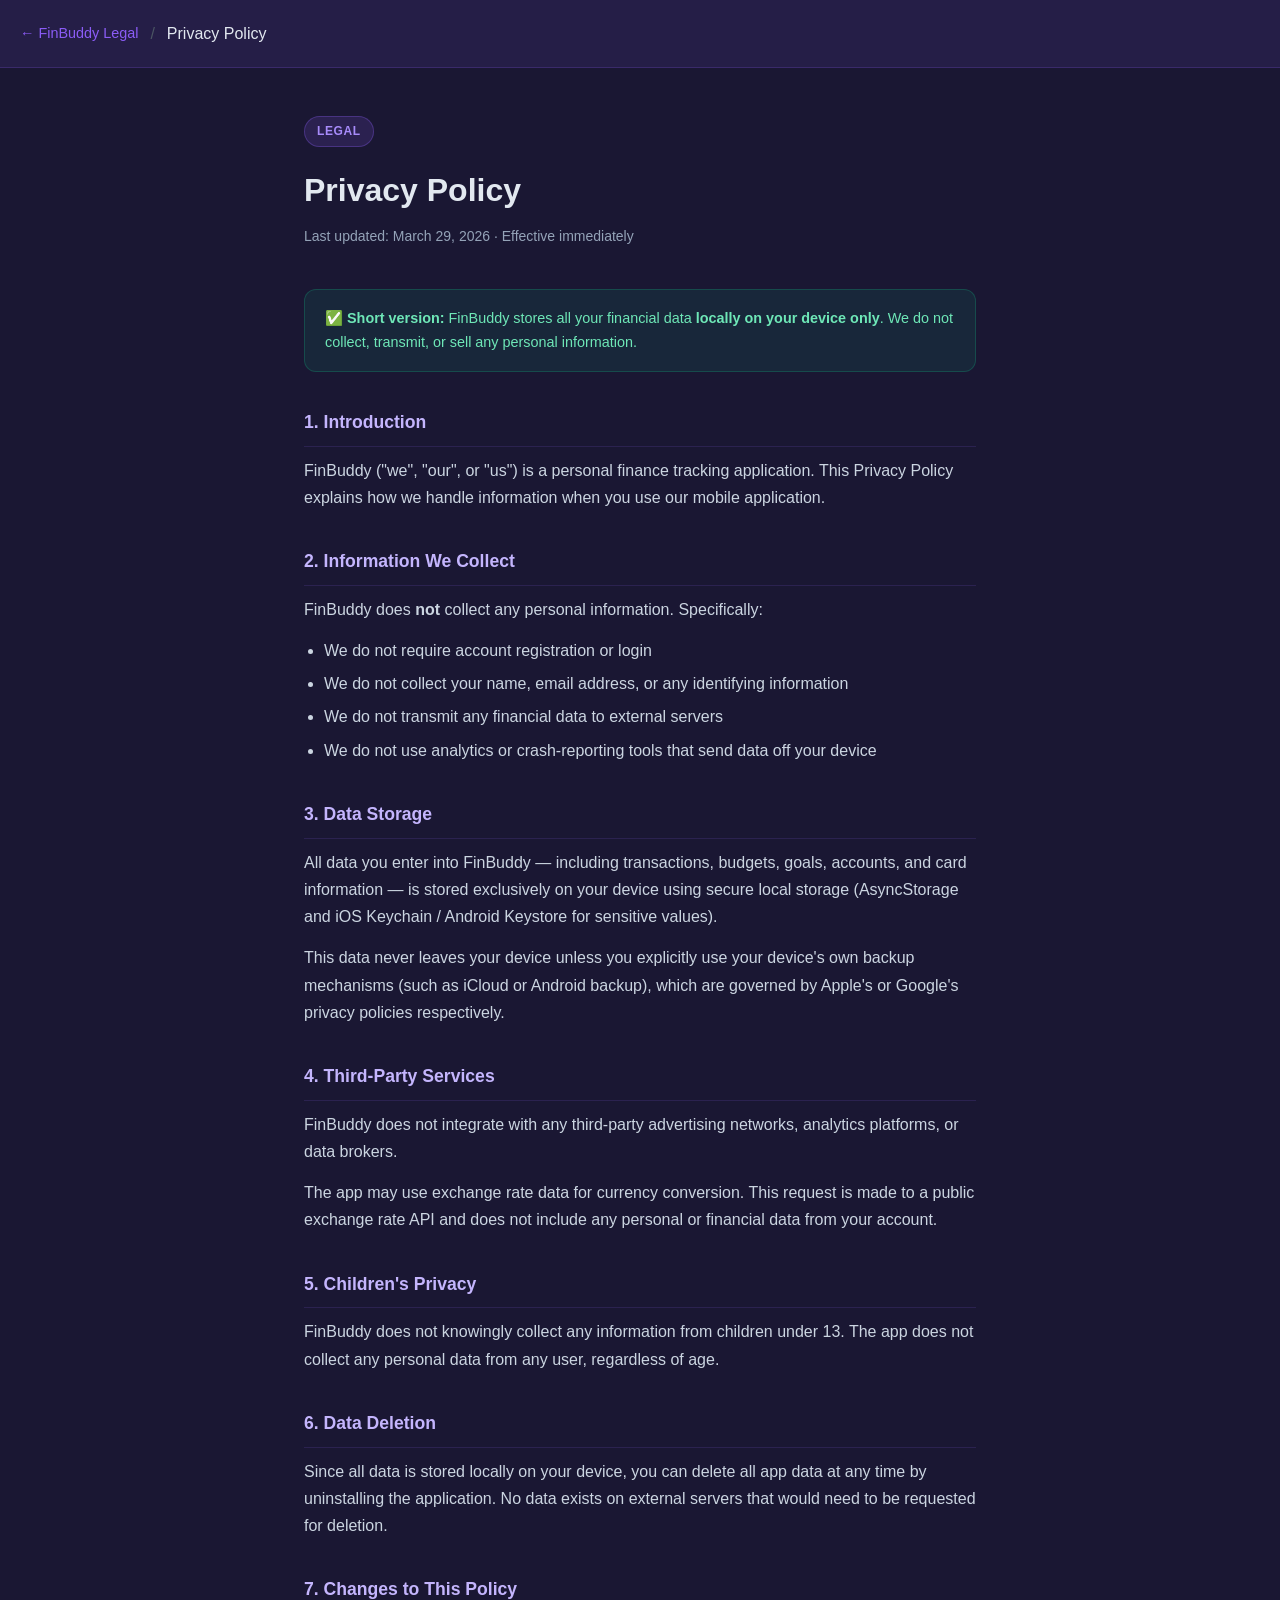
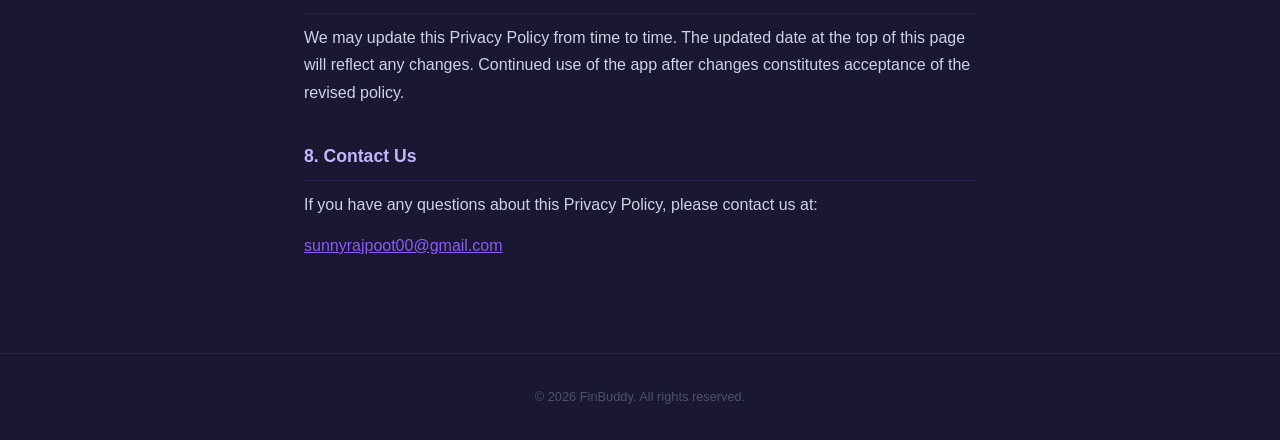
==== privacy-policy/index.html @ d1788702 "Initial legal pages: privacy policy, terms & conditions, support" ====
<!DOCTYPE html>
<html lang="en">
<head>
  <meta charset="UTF-8" />
  <meta name="viewport" content="width=device-width, initial-scale=1.0" />
  <title>Privacy Policy – FinBuddy</title>
  <style>
    *, *::before, *::after { box-sizing: border-box; margin: 0; padding: 0; }
    body {
      font-family: -apple-system, BlinkMacSystemFont, "Segoe UI", Roboto, sans-serif;
      background: #1A1733;
      color: #E2E8F0;
      line-height: 1.7;
    }
    header {
      background: rgba(139,92,246,0.1);
      border-bottom: 1px solid rgba(139,92,246,0.2);
      padding: 20px;
      display: flex; align-items: center; gap: 12px;
    }
    header a { color: #8B5CF6; text-decoration: none; font-size: 0.9rem; }
    header a:hover { text-decoration: underline; }
    header span { color: #4B5563; }
    .container { max-width: 720px; margin: 0 auto; padding: 48px 24px 80px; }
    .badge {
      display: inline-block;
      background: rgba(139,92,246,0.15);
      border: 1px solid rgba(139,92,246,0.3);
      color: #A78BFA;
      font-size: 0.75rem; font-weight: 600; letter-spacing: 0.05em;
      text-transform: uppercase;
      padding: 4px 12px; border-radius: 20px; margin-bottom: 16px;
    }
    h1 { font-size: 2rem; font-weight: 700; margin-bottom: 8px; }
    .meta { color: #94A3B8; font-size: 0.875rem; margin-bottom: 40px; }
    .highlight {
      background: rgba(16,185,129,0.1);
      border: 1px solid rgba(16,185,129,0.25);
      border-radius: 12px;
      padding: 16px 20px;
      margin-bottom: 36px;
      color: #6EE7B7;
      font-size: 0.9rem;
    }
    h2 {
      font-size: 1.1rem; font-weight: 700;
      color: #C4B5FD;
      margin: 36px 0 10px;
      padding-bottom: 8px;
      border-bottom: 1px solid rgba(139,92,246,0.15);
    }
    p { color: #CBD5E1; margin-bottom: 14px; }
    ul { color: #CBD5E1; padding-left: 20px; margin-bottom: 14px; }
    li { margin-bottom: 6px; }
    a { color: #8B5CF6; }
    footer {
      text-align: center; padding: 32px 20px;
      border-top: 1px solid rgba(139,92,246,0.15);
      color: #4B5563; font-size: 0.8rem;
    }
  </style>
</head>
<body>
  <header>
    <a href="/finBuddy-legal/">← FinBuddy Legal</a>
    <span>/</span>
    <span style="color:#E2E8F0">Privacy Policy</span>
  </header>

  <div class="container">
    <div class="badge">Legal</div>
    <h1>Privacy Policy</h1>
    <p class="meta">Last updated: March 29, 2026 · Effective immediately</p>

    <div class="highlight">
      ✅ <strong>Short version:</strong> FinBuddy stores all your financial data <strong>locally on your device only</strong>. We do not collect, transmit, or sell any personal information.
    </div>

    <h2>1. Introduction</h2>
    <p>FinBuddy ("we", "our", or "us") is a personal finance tracking application. This Privacy Policy explains how we handle information when you use our mobile application.</p>

    <h2>2. Information We Collect</h2>
    <p>FinBuddy does <strong>not</strong> collect any personal information. Specifically:</p>
    <ul>
      <li>We do not require account registration or login</li>
      <li>We do not collect your name, email address, or any identifying information</li>
      <li>We do not transmit any financial data to external servers</li>
      <li>We do not use analytics or crash-reporting tools that send data off your device</li>
    </ul>

    <h2>3. Data Storage</h2>
    <p>All data you enter into FinBuddy — including transactions, budgets, goals, accounts, and card information — is stored exclusively on your device using secure local storage (AsyncStorage and iOS Keychain / Android Keystore for sensitive values).</p>
    <p>This data never leaves your device unless you explicitly use your device's own backup mechanisms (such as iCloud or Android backup), which are governed by Apple's or Google's privacy policies respectively.</p>

    <h2>4. Third-Party Services</h2>
    <p>FinBuddy does not integrate with any third-party advertising networks, analytics platforms, or data brokers.</p>
    <p>The app may use exchange rate data for currency conversion. This request is made to a public exchange rate API and does not include any personal or financial data from your account.</p>

    <h2>5. Children's Privacy</h2>
    <p>FinBuddy does not knowingly collect any information from children under 13. The app does not collect any personal data from any user, regardless of age.</p>

    <h2>6. Data Deletion</h2>
    <p>Since all data is stored locally on your device, you can delete all app data at any time by uninstalling the application. No data exists on external servers that would need to be requested for deletion.</p>

    <h2>7. Changes to This Policy</h2>
    <p>We may update this Privacy Policy from time to time. The updated date at the top of this page will reflect any changes. Continued use of the app after changes constitutes acceptance of the revised policy.</p>

    <h2>8. Contact Us</h2>
    <p>If you have any questions about this Privacy Policy, please contact us at:</p>
    <p><a href="mailto:sunnyrajpoot00@gmail.com">sunnyrajpoot00@gmail.com</a></p>
  </div>

  <footer>© 2026 FinBuddy. All rights reserved.</footer>
</body>
</html>
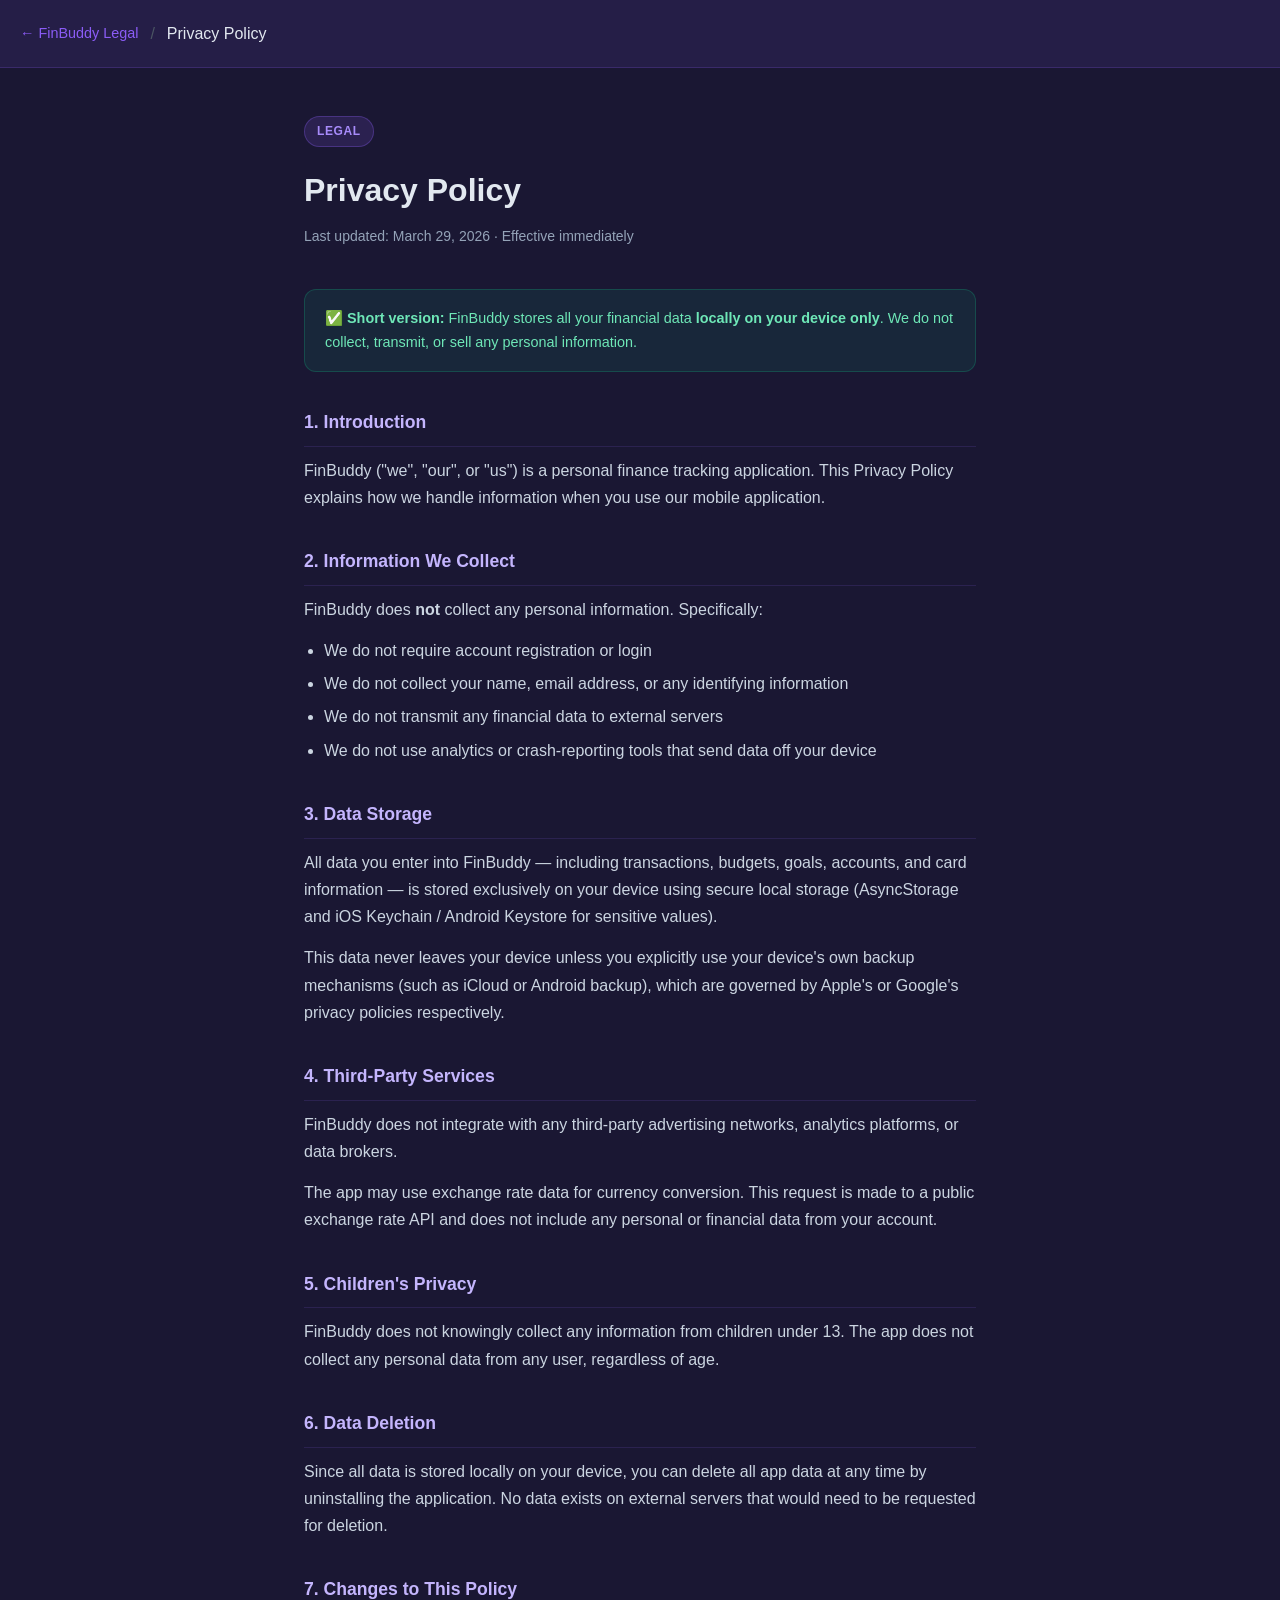
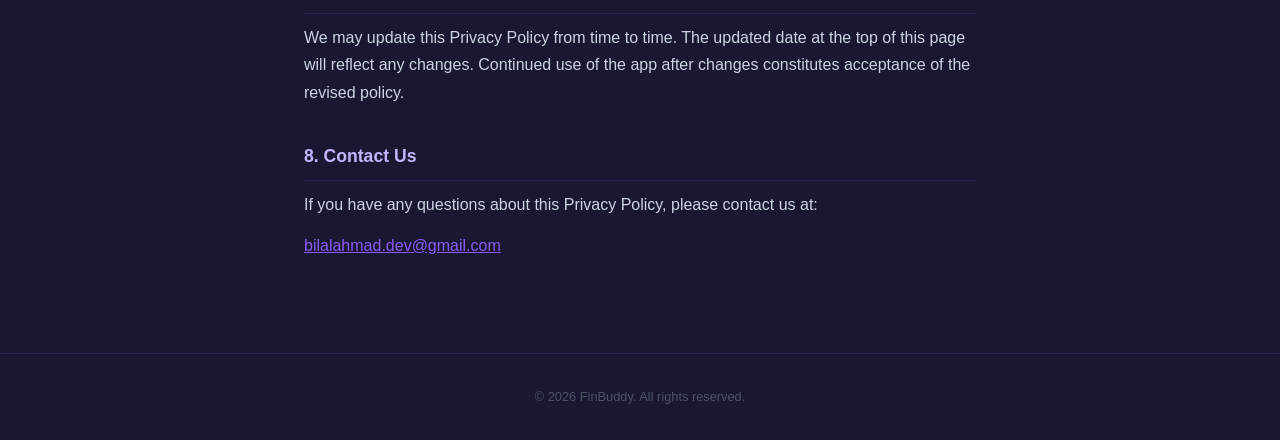
==== commit 1a6a9b09: "Update contact email to bilalahmad.dev@gmail.com" ====
--- a/privacy-policy/index.html
+++ b/privacy-policy/index.html
@@ -107,7 +107,7 @@
 
     <h2>8. Contact Us</h2>
     <p>If you have any questions about this Privacy Policy, please contact us at:</p>
-    <p><a href="mailto:sunnyrajpoot00@gmail.com">sunnyrajpoot00@gmail.com</a></p>
+    <p><a href="mailto:bilalahmad.dev@gmail.com">bilalahmad.dev@gmail.com</a></p>
   </div>
 
   <footer>© 2026 FinBuddy. All rights reserved.</footer>
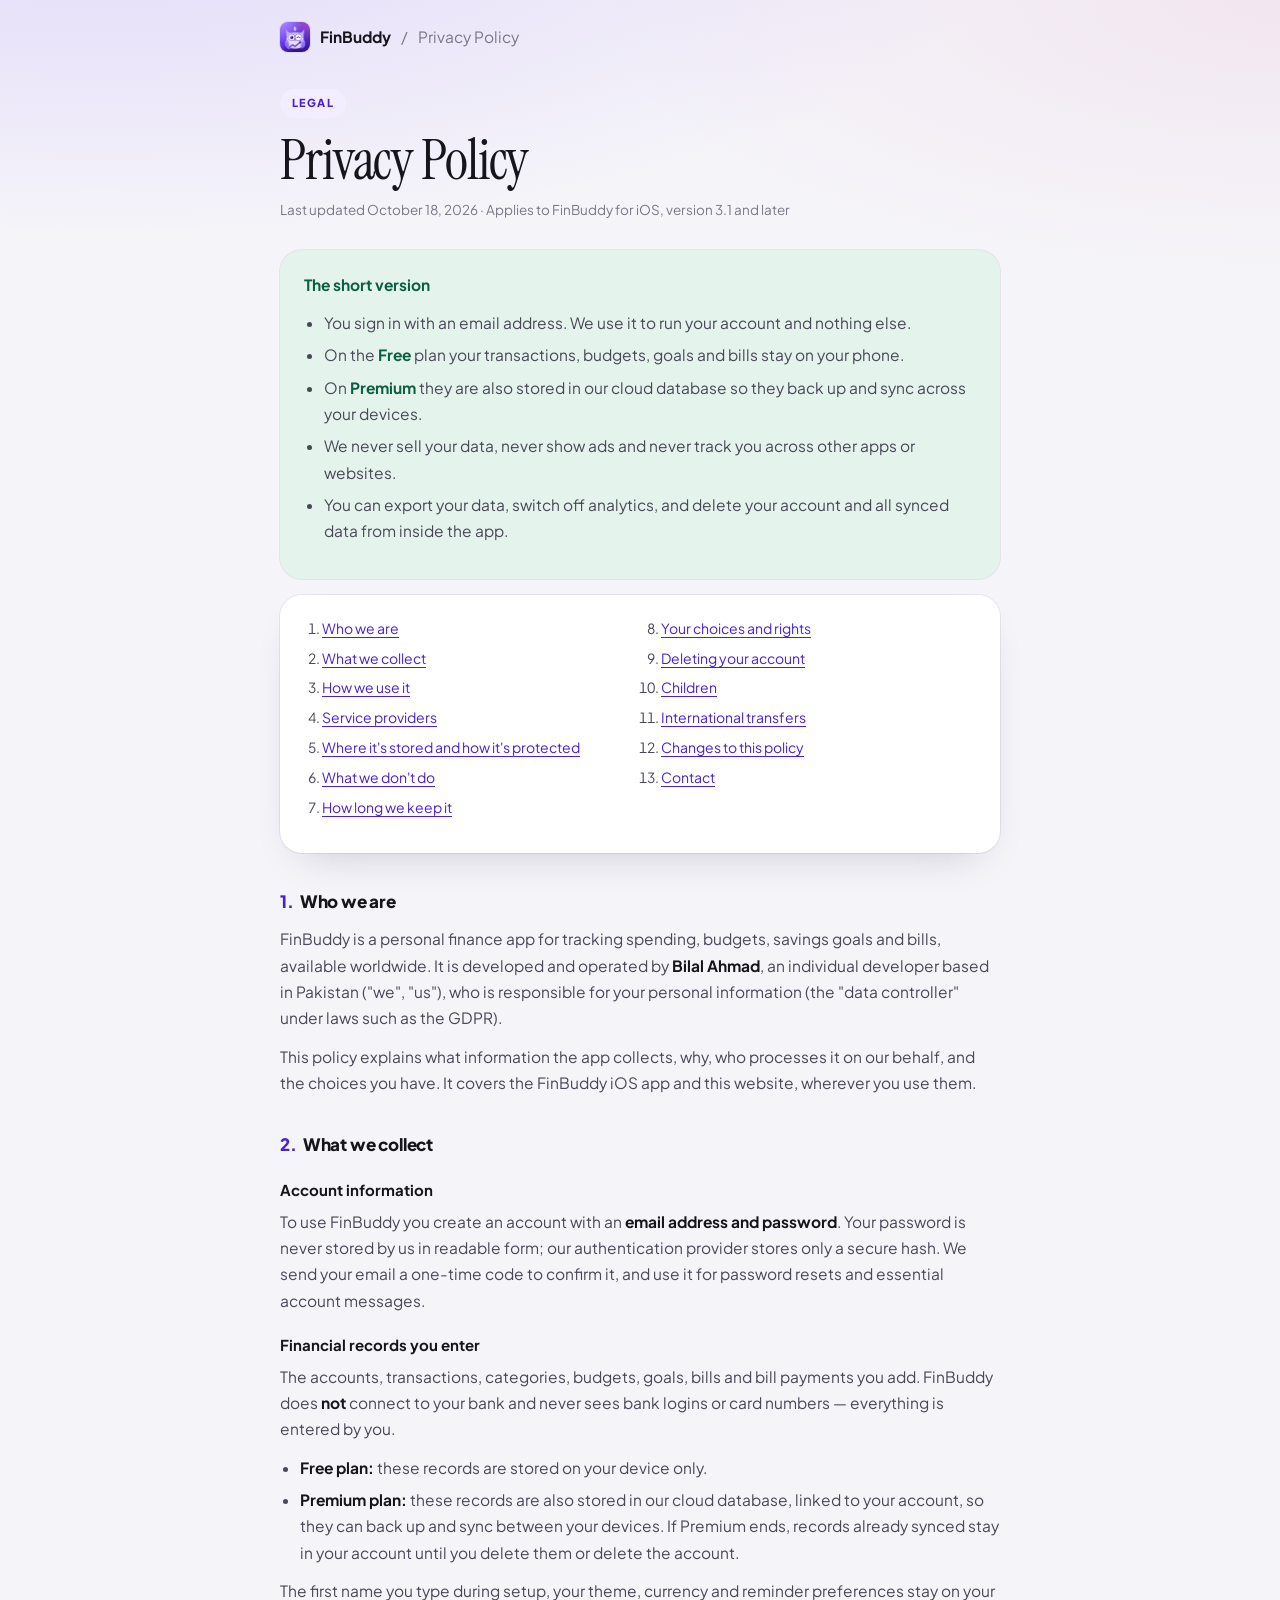
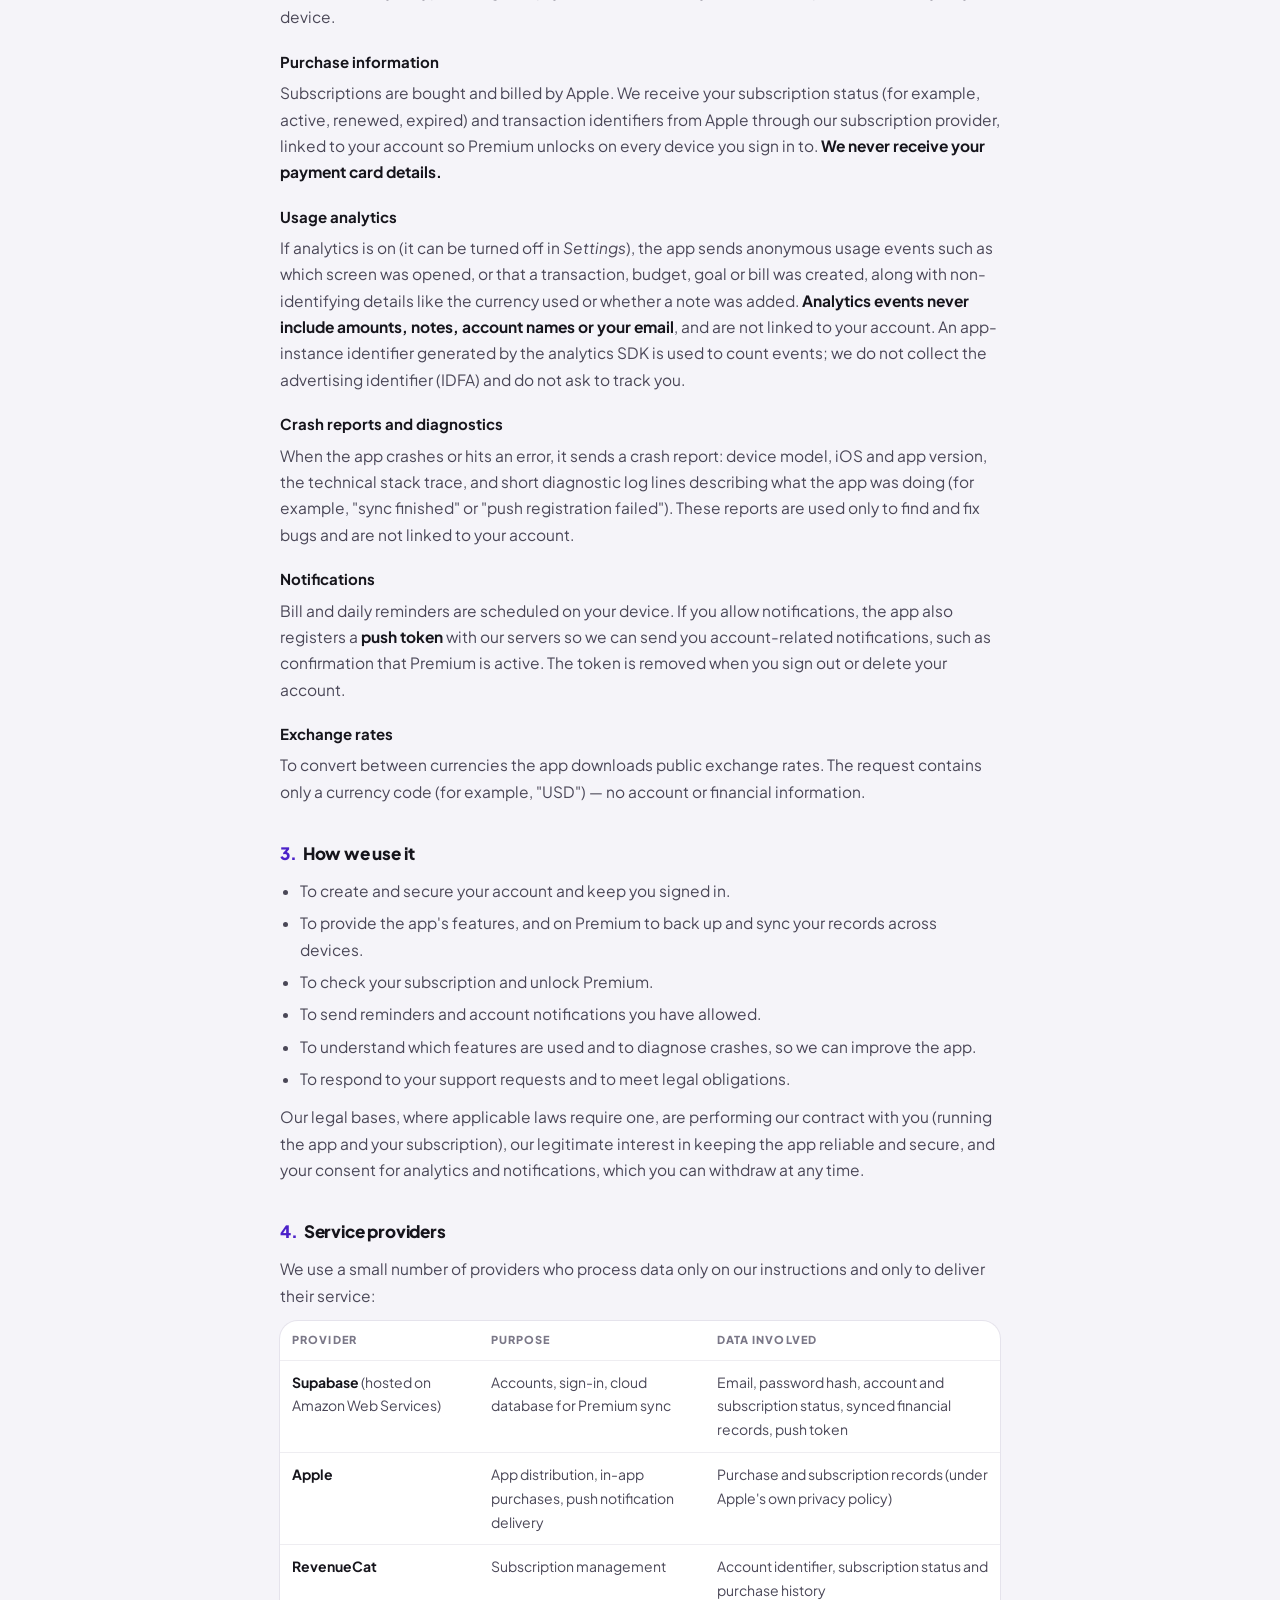
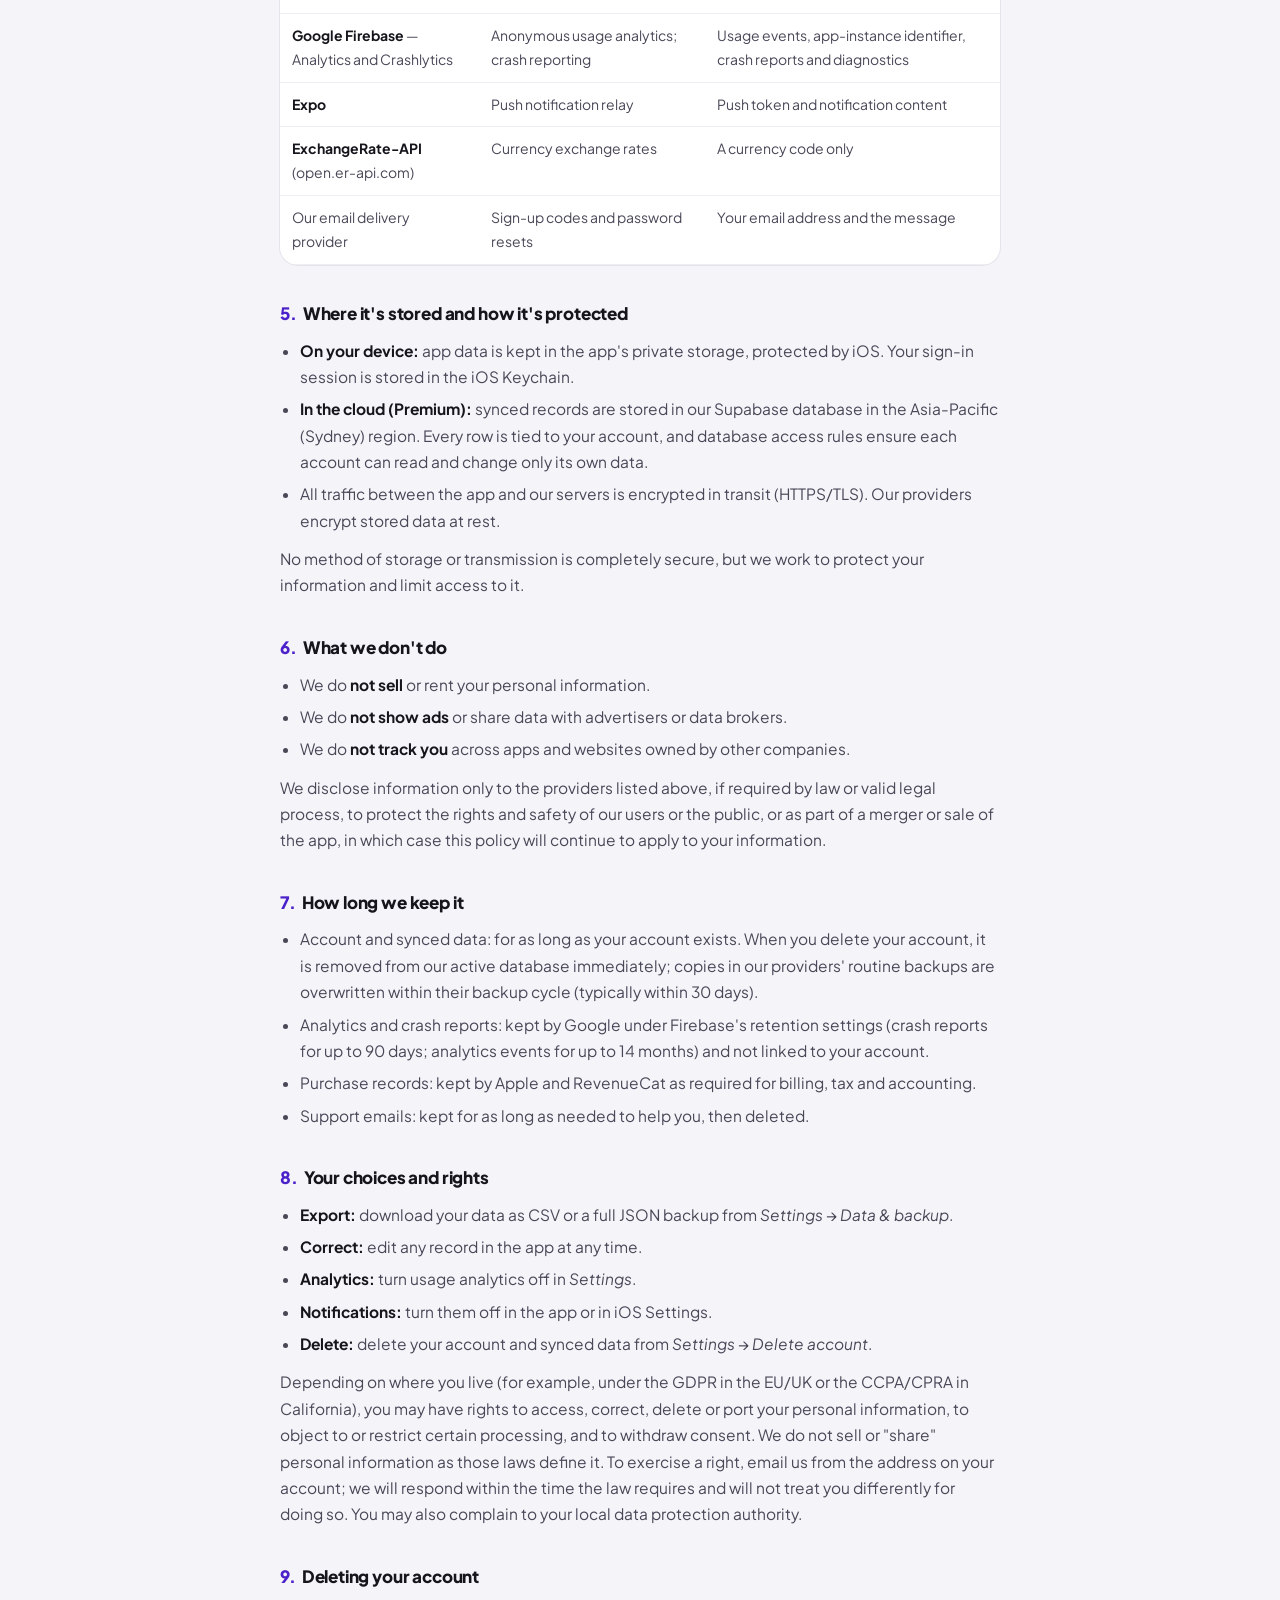
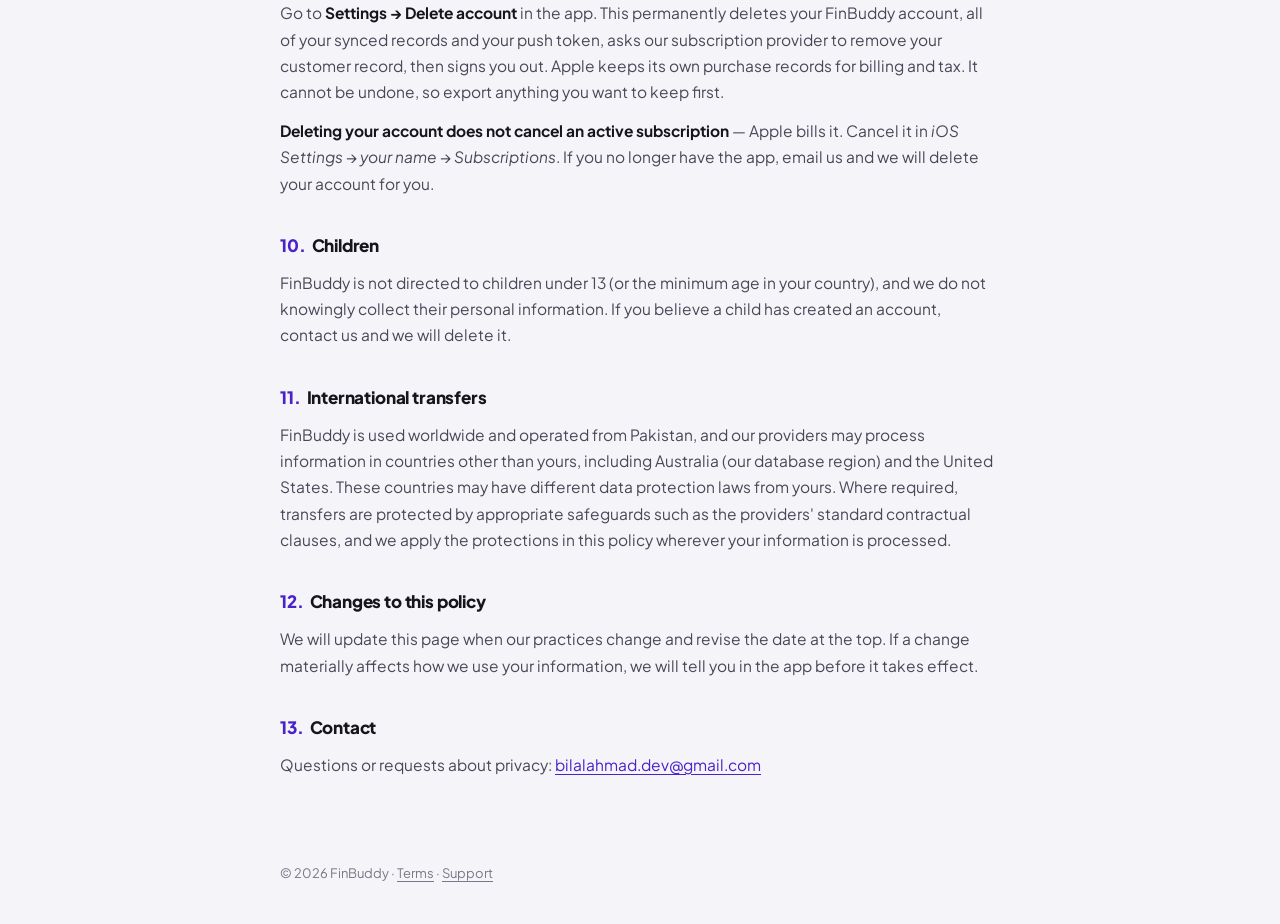
==== commit 15f9e154: "Rewrite privacy, terms and support for FinBuddy 3.1 (accounts, Premium sync, subscriptions)" ====
--- a/privacy-policy/index.html
+++ b/privacy-policy/index.html
@@ -3,113 +3,167 @@
 <head>
   <meta charset="UTF-8" />
   <meta name="viewport" content="width=device-width, initial-scale=1.0" />
-  <title>Privacy Policy – FinBuddy</title>
-  <style>
-    *, *::before, *::after { box-sizing: border-box; margin: 0; padding: 0; }
-    body {
-      font-family: -apple-system, BlinkMacSystemFont, "Segoe UI", Roboto, sans-serif;
-      background: #1A1733;
-      color: #E2E8F0;
-      line-height: 1.7;
-    }
-    header {
-      background: rgba(139,92,246,0.1);
-      border-bottom: 1px solid rgba(139,92,246,0.2);
-      padding: 20px;
-      display: flex; align-items: center; gap: 12px;
-    }
-    header a { color: #8B5CF6; text-decoration: none; font-size: 0.9rem; }
-    header a:hover { text-decoration: underline; }
-    header span { color: #4B5563; }
-    .container { max-width: 720px; margin: 0 auto; padding: 48px 24px 80px; }
-    .badge {
-      display: inline-block;
-      background: rgba(139,92,246,0.15);
-      border: 1px solid rgba(139,92,246,0.3);
-      color: #A78BFA;
-      font-size: 0.75rem; font-weight: 600; letter-spacing: 0.05em;
-      text-transform: uppercase;
-      padding: 4px 12px; border-radius: 20px; margin-bottom: 16px;
-    }
-    h1 { font-size: 2rem; font-weight: 700; margin-bottom: 8px; }
-    .meta { color: #94A3B8; font-size: 0.875rem; margin-bottom: 40px; }
-    .highlight {
-      background: rgba(16,185,129,0.1);
-      border: 1px solid rgba(16,185,129,0.25);
-      border-radius: 12px;
-      padding: 16px 20px;
-      margin-bottom: 36px;
-      color: #6EE7B7;
-      font-size: 0.9rem;
-    }
-    h2 {
-      font-size: 1.1rem; font-weight: 700;
-      color: #C4B5FD;
-      margin: 36px 0 10px;
-      padding-bottom: 8px;
-      border-bottom: 1px solid rgba(139,92,246,0.15);
-    }
-    p { color: #CBD5E1; margin-bottom: 14px; }
-    ul { color: #CBD5E1; padding-left: 20px; margin-bottom: 14px; }
-    li { margin-bottom: 6px; }
-    a { color: #8B5CF6; }
-    footer {
-      text-align: center; padding: 32px 20px;
-      border-top: 1px solid rgba(139,92,246,0.15);
-      color: #4B5563; font-size: 0.8rem;
-    }
-  </style>
+  <title>Privacy Policy · FinBuddy</title>
+  <meta name="description" content="How FinBuddy collects, uses and protects your information." />
+  <link rel="icon" href="../assets/finbuddy-icon.png" />
+  <link rel="preconnect" href="https://fonts.googleapis.com" />
+  <link rel="preconnect" href="https://fonts.gstatic.com" crossorigin />
+  <link href="https://fonts.googleapis.com/css2?family=Instrument+Serif&family=Plus+Jakarta+Sans:wght@400;500;600;700;800&display=swap" rel="stylesheet" />
+  <link rel="stylesheet" href="../assets/site.css" />
 </head>
 <body>
-  <header>
-    <a href="/finBuddy-legal/">← FinBuddy Legal</a>
-    <span>/</span>
-    <span style="color:#E2E8F0">Privacy Policy</span>
-  </header>
+  <nav class="topbar">
+    <img src="../assets/finbuddy-icon.png" alt="" />
+    <a class="brand" href="../">FinBuddy</a>
+    <span class="sep">/</span>
+    <span class="here">Privacy Policy</span>
+  </nav>
 
-  <div class="container">
-    <div class="badge">Legal</div>
+  <main>
+    <span class="eyebrow">Legal</span>
     <h1>Privacy Policy</h1>
-    <p class="meta">Last updated: March 29, 2026 · Effective immediately</p>
+    <p class="meta">Last updated October 18, 2026 · Applies to FinBuddy for iOS, version 3.1 and later</p>
 
-    <div class="highlight">
-      ✅ <strong>Short version:</strong> FinBuddy stores all your financial data <strong>locally on your device only</strong>. We do not collect, transmit, or sell any personal information.
+    <div class="card summary">
+      <p><strong>The short version</strong></p>
+      <ul>
+        <li>You sign in with an email address. We use it to run your account and nothing else.</li>
+        <li>On the <strong>Free</strong> plan your transactions, budgets, goals and bills stay on your phone.</li>
+        <li>On <strong>Premium</strong> they are also stored in our cloud database so they back up and sync across your devices.</li>
+        <li>We never sell your data, never show ads and never track you across other apps or websites.</li>
+        <li>You can export your data, switch off analytics, and delete your account and all synced data from inside the app.</li>
+      </ul>
     </div>
 
-    <h2>1. Introduction</h2>
-    <p>FinBuddy ("we", "our", or "us") is a personal finance tracking application. This Privacy Policy explains how we handle information when you use our mobile application.</p>
+    <div class="card">
+      <ol class="toc">
+        <li><a href="#who">Who we are</a></li>
+        <li><a href="#collect">What we collect</a></li>
+        <li><a href="#use">How we use it</a></li>
+        <li><a href="#providers">Service providers</a></li>
+        <li><a href="#storage">Where it's stored and how it's protected</a></li>
+        <li><a href="#sharing">What we don't do</a></li>
+        <li><a href="#retention">How long we keep it</a></li>
+        <li><a href="#rights">Your choices and rights</a></li>
+        <li><a href="#delete">Deleting your account</a></li>
+        <li><a href="#children">Children</a></li>
+        <li><a href="#transfers">International transfers</a></li>
+        <li><a href="#changes">Changes to this policy</a></li>
+        <li><a href="#contact">Contact</a></li>
+      </ol>
+    </div>
 
-    <h2>2. Information We Collect</h2>
-    <p>FinBuddy does <strong>not</strong> collect any personal information. Specifically:</p>
+    <h2 id="who"><span class="num">1.</span>Who we are</h2>
+    <p>FinBuddy is a personal finance app for tracking spending, budgets, savings goals and bills, available worldwide. It is developed and operated by <strong>Bilal Ahmad</strong>, an individual developer based in Pakistan ("we", "us"), who is responsible for your personal information (the "data controller" under laws such as the GDPR).</p>
+    <p>This policy explains what information the app collects, why, who processes it on our behalf, and the choices you have. It covers the FinBuddy iOS app and this website, wherever you use them.</p>
+
+    <h2 id="collect"><span class="num">2.</span>What we collect</h2>
+
+    <h3>Account information</h3>
+    <p>To use FinBuddy you create an account with an <strong>email address and password</strong>. Your password is never stored by us in readable form; our authentication provider stores only a secure hash. We send your email a one-time code to confirm it, and use it for password resets and essential account messages.</p>
+
+    <h3>Financial records you enter</h3>
+    <p>The accounts, transactions, categories, budgets, goals, bills and bill payments you add. FinBuddy does <strong>not</strong> connect to your bank and never sees bank logins or card numbers — everything is entered by you.</p>
     <ul>
-      <li>We do not require account registration or login</li>
-      <li>We do not collect your name, email address, or any identifying information</li>
-      <li>We do not transmit any financial data to external servers</li>
-      <li>We do not use analytics or crash-reporting tools that send data off your device</li>
+      <li><strong>Free plan:</strong> these records are stored on your device only.</li>
+      <li><strong>Premium plan:</strong> these records are also stored in our cloud database, linked to your account, so they can back up and sync between your devices. If Premium ends, records already synced stay in your account until you delete them or delete the account.</li>
+    </ul>
+    <p>The first name you type during setup, your theme, currency and reminder preferences stay on your device.</p>
+
+    <h3>Purchase information</h3>
+    <p>Subscriptions are bought and billed by Apple. We receive your subscription status (for example, active, renewed, expired) and transaction identifiers from Apple through our subscription provider, linked to your account so Premium unlocks on every device you sign in to. <strong>We never receive your payment card details.</strong></p>
+
+    <h3>Usage analytics</h3>
+    <p>If analytics is on (it can be turned off in <em>Settings</em>), the app sends anonymous usage events such as which screen was opened, or that a transaction, budget, goal or bill was created, along with non-identifying details like the currency used or whether a note was added. <strong>Analytics events never include amounts, notes, account names or your email</strong>, and are not linked to your account. An app-instance identifier generated by the analytics SDK is used to count events; we do not collect the advertising identifier (IDFA) and do not ask to track you.</p>
+
+    <h3>Crash reports and diagnostics</h3>
+    <p>When the app crashes or hits an error, it sends a crash report: device model, iOS and app version, the technical stack trace, and short diagnostic log lines describing what the app was doing (for example, "sync finished" or "push registration failed"). These reports are used only to find and fix bugs and are not linked to your account.</p>
+
+    <h3>Notifications</h3>
+    <p>Bill and daily reminders are scheduled on your device. If you allow notifications, the app also registers a <strong>push token</strong> with our servers so we can send you account-related notifications, such as confirmation that Premium is active. The token is removed when you sign out or delete your account.</p>
+
+    <h3>Exchange rates</h3>
+    <p>To convert between currencies the app downloads public exchange rates. The request contains only a currency code (for example, "USD") — no account or financial information.</p>
+
+    <h2 id="use"><span class="num">3.</span>How we use it</h2>
+    <ul>
+      <li>To create and secure your account and keep you signed in.</li>
+      <li>To provide the app's features, and on Premium to back up and sync your records across devices.</li>
+      <li>To check your subscription and unlock Premium.</li>
+      <li>To send reminders and account notifications you have allowed.</li>
+      <li>To understand which features are used and to diagnose crashes, so we can improve the app.</li>
+      <li>To respond to your support requests and to meet legal obligations.</li>
+    </ul>
+    <p>Our legal bases, where applicable laws require one, are performing our contract with you (running the app and your subscription), our legitimate interest in keeping the app reliable and secure, and your consent for analytics and notifications, which you can withdraw at any time.</p>
+
+    <h2 id="providers"><span class="num">4.</span>Service providers</h2>
+    <p>We use a small number of providers who process data only on our instructions and only to deliver their service:</p>
+    <div class="table-wrap">
+      <table>
+        <thead><tr><th>Provider</th><th>Purpose</th><th>Data involved</th></tr></thead>
+        <tbody>
+          <tr><td><strong>Supabase</strong> (hosted on Amazon Web Services)</td><td>Accounts, sign-in, cloud database for Premium sync</td><td>Email, password hash, account and subscription status, synced financial records, push token</td></tr>
+          <tr><td><strong>Apple</strong></td><td>App distribution, in-app purchases, push notification delivery</td><td>Purchase and subscription records (under Apple's own privacy policy)</td></tr>
+          <tr><td><strong>RevenueCat</strong></td><td>Subscription management</td><td>Account identifier, subscription status and purchase history</td></tr>
+          <tr><td><strong>Google Firebase</strong> — Analytics and Crashlytics</td><td>Anonymous usage analytics; crash reporting</td><td>Usage events, app-instance identifier, crash reports and diagnostics</td></tr>
+          <tr><td><strong>Expo</strong></td><td>Push notification relay</td><td>Push token and notification content</td></tr>
+          <tr><td><strong>ExchangeRate-API</strong> (open.er-api.com)</td><td>Currency exchange rates</td><td>A currency code only</td></tr>
+          <tr><td>Our email delivery provider</td><td>Sign-up codes and password resets</td><td>Your email address and the message</td></tr>
+        </tbody>
+      </table>
+    </div>
+
+    <h2 id="storage"><span class="num">5.</span>Where it's stored and how it's protected</h2>
+    <ul>
+      <li><strong>On your device:</strong> app data is kept in the app's private storage, protected by iOS. Your sign-in session is stored in the iOS Keychain.</li>
+      <li><strong>In the cloud (Premium):</strong> synced records are stored in our Supabase database in the Asia-Pacific (Sydney) region. Every row is tied to your account, and database access rules ensure each account can read and change only its own data.</li>
+      <li>All traffic between the app and our servers is encrypted in transit (HTTPS/TLS). Our providers encrypt stored data at rest.</li>
+    </ul>
+    <p>No method of storage or transmission is completely secure, but we work to protect your information and limit access to it.</p>
+
+    <h2 id="sharing"><span class="num">6.</span>What we don't do</h2>
+    <ul>
+      <li>We do <strong>not sell</strong> or rent your personal information.</li>
+      <li>We do <strong>not show ads</strong> or share data with advertisers or data brokers.</li>
+      <li>We do <strong>not track you</strong> across apps and websites owned by other companies.</li>
+    </ul>
+    <p>We disclose information only to the providers listed above, if required by law or valid legal process, to protect the rights and safety of our users or the public, or as part of a merger or sale of the app, in which case this policy will continue to apply to your information.</p>
+
+    <h2 id="retention"><span class="num">7.</span>How long we keep it</h2>
+    <ul>
+      <li>Account and synced data: for as long as your account exists. When you delete your account, it is removed from our active database immediately; copies in our providers' routine backups are overwritten within their backup cycle (typically within 30 days).</li>
+      <li>Analytics and crash reports: kept by Google under Firebase's retention settings (crash reports for up to 90 days; analytics events for up to 14 months) and not linked to your account.</li>
+      <li>Purchase records: kept by Apple and RevenueCat as required for billing, tax and accounting.</li>
+      <li>Support emails: kept for as long as needed to help you, then deleted.</li>
     </ul>
 
-    <h2>3. Data Storage</h2>
-    <p>All data you enter into FinBuddy — including transactions, budgets, goals, accounts, and card information — is stored exclusively on your device using secure local storage (AsyncStorage and iOS Keychain / Android Keystore for sensitive values).</p>
-    <p>This data never leaves your device unless you explicitly use your device's own backup mechanisms (such as iCloud or Android backup), which are governed by Apple's or Google's privacy policies respectively.</p>
+    <h2 id="rights"><span class="num">8.</span>Your choices and rights</h2>
+    <ul>
+      <li><strong>Export:</strong> download your data as CSV or a full JSON backup from <em>Settings → Data &amp; backup</em>.</li>
+      <li><strong>Correct:</strong> edit any record in the app at any time.</li>
+      <li><strong>Analytics:</strong> turn usage analytics off in <em>Settings</em>.</li>
+      <li><strong>Notifications:</strong> turn them off in the app or in iOS Settings.</li>
+      <li><strong>Delete:</strong> delete your account and synced data from <em>Settings → Delete account</em>.</li>
+    </ul>
+    <p>Depending on where you live (for example, under the GDPR in the EU/UK or the CCPA/CPRA in California), you may have rights to access, correct, delete or port your personal information, to object to or restrict certain processing, and to withdraw consent. We do not sell or "share" personal information as those laws define it. To exercise a right, email us from the address on your account; we will respond within the time the law requires and will not treat you differently for doing so. You may also complain to your local data protection authority.</p>
 
-    <h2>4. Third-Party Services</h2>
-    <p>FinBuddy does not integrate with any third-party advertising networks, analytics platforms, or data brokers.</p>
-    <p>The app may use exchange rate data for currency conversion. This request is made to a public exchange rate API and does not include any personal or financial data from your account.</p>
+    <h2 id="delete"><span class="num">9.</span>Deleting your account</h2>
+    <p>Go to <strong>Settings → Delete account</strong> in the app. This permanently deletes your FinBuddy account, all of your synced records and your push token, asks our subscription provider to remove your customer record, then signs you out. Apple keeps its own purchase records for billing and tax. It cannot be undone, so export anything you want to keep first.</p>
+    <p><strong>Deleting your account does not cancel an active subscription</strong> — Apple bills it. Cancel it in <em>iOS Settings → your name → Subscriptions</em>. If you no longer have the app, email us and we will delete your account for you.</p>
 
-    <h2>5. Children's Privacy</h2>
-    <p>FinBuddy does not knowingly collect any information from children under 13. The app does not collect any personal data from any user, regardless of age.</p>
+    <h2 id="children"><span class="num">10.</span>Children</h2>
+    <p>FinBuddy is not directed to children under 13 (or the minimum age in your country), and we do not knowingly collect their personal information. If you believe a child has created an account, contact us and we will delete it.</p>
 
-    <h2>6. Data Deletion</h2>
-    <p>Since all data is stored locally on your device, you can delete all app data at any time by uninstalling the application. No data exists on external servers that would need to be requested for deletion.</p>
+    <h2 id="transfers"><span class="num">11.</span>International transfers</h2>
+    <p>FinBuddy is used worldwide and operated from Pakistan, and our providers may process information in countries other than yours, including Australia (our database region) and the United States. These countries may have different data protection laws from yours. Where required, transfers are protected by appropriate safeguards such as the providers' standard contractual clauses, and we apply the protections in this policy wherever your information is processed.</p>
 
-    <h2>7. Changes to This Policy</h2>
-    <p>We may update this Privacy Policy from time to time. The updated date at the top of this page will reflect any changes. Continued use of the app after changes constitutes acceptance of the revised policy.</p>
+    <h2 id="changes"><span class="num">12.</span>Changes to this policy</h2>
+    <p>We will update this page when our practices change and revise the date at the top. If a change materially affects how we use your information, we will tell you in the app before it takes effect.</p>
 
-    <h2>8. Contact Us</h2>
-    <p>If you have any questions about this Privacy Policy, please contact us at:</p>
-    <p><a href="mailto:bilalahmad.dev@gmail.com">bilalahmad.dev@gmail.com</a></p>
-  </div>
+    <h2 id="contact"><span class="num">13.</span>Contact</h2>
+    <p>Questions or requests about privacy: <a href="mailto:bilalahmad.dev@gmail.com?subject=FinBuddy%20privacy">bilalahmad.dev@gmail.com</a></p>
+  </main>
 
-  <footer>© 2026 FinBuddy. All rights reserved.</footer>
+  <footer>© 2026 FinBuddy · <a href="../terms/">Terms</a> · <a href="../support/">Support</a></footer>
 </body>
 </html>
--- a/assets/site.css
+++ b/assets/site.css
@@ -0,0 +1,144 @@
+/* FinBuddy legal site — FinBuddy 2.0 tokens (lavender ground, Instrument Serif
+   display, Plus Jakarta Sans text, brand fill #7C4DFF). Light by default, dark
+   follows the system. */
+:root {
+  --bg: #F5F4F9;
+  --surface: #FFFFFF;
+  --surface-tint: #F2EDFF;
+  --text: #16151C;
+  --text-2: #4A4757;
+  --text-3: #7A7787;
+  --ring: rgba(38, 26, 74, 0.08);
+  --hairline: rgba(38, 26, 74, 0.08);
+  --fill: #7C4DFF;
+  --ink: #4B21C9;
+  --positive: #0A5E43;
+  --positive-tint: #E4F3EC;
+  --shadow: 0 1px 0 rgba(255, 255, 255, 0.9) inset, 0 18px 40px -24px rgba(38, 26, 74, 0.28);
+  --aurora-1: rgba(124, 77, 255, 0.16);
+  --aurora-2: rgba(214, 107, 165, 0.10);
+}
+@media (prefers-color-scheme: dark) {
+  :root {
+    --bg: #0F0E15;
+    --surface: #17161F;
+    --surface-tint: rgba(124, 77, 255, 0.14);
+    --text: #F2F1F7;
+    --text-2: #C9C6D4;
+    --text-3: #8F8C9C;
+    --ring: rgba(255, 255, 255, 0.08);
+    --hairline: rgba(255, 255, 255, 0.07);
+    --ink: #BEA6FF;
+    --positive: #57D3A2;
+    --positive-tint: rgba(69, 199, 149, 0.14);
+    --shadow: 0 1px 0 rgba(255, 255, 255, 0.05) inset, 0 18px 40px -24px rgba(0, 0, 0, 0.8);
+    --aurora-1: rgba(124, 77, 255, 0.28);
+    --aurora-2: rgba(194, 82, 143, 0.12);
+  }
+}
+
+*, *::before, *::after { box-sizing: border-box; margin: 0; padding: 0; }
+html { -webkit-text-size-adjust: 100%; }
+body {
+  font-family: "Plus Jakarta Sans", -apple-system, BlinkMacSystemFont, "Segoe UI", sans-serif;
+  font-size: 15.5px;
+  line-height: 1.7;
+  color: var(--text);
+  background:
+    radial-gradient(120% 60% at 8% -10%, var(--aurora-1), transparent 60%),
+    radial-gradient(90% 50% at 100% 0%, var(--aurora-2), transparent 60%),
+    var(--bg);
+  background-attachment: fixed;
+  min-height: 100vh;
+}
+
+a { color: var(--ink); text-underline-offset: 3px; }
+
+.topbar {
+  max-width: 760px; margin: 0 auto; padding: 22px 20px 0;
+  display: flex; align-items: center; gap: 10px;
+}
+.topbar img { width: 30px; height: 30px; border-radius: 8px; box-shadow: 0 0 0 1px var(--ring); }
+.topbar .brand { font-weight: 700; color: var(--text); text-decoration: none; }
+.topbar .sep { color: var(--text-3); }
+.topbar .here { color: var(--text-3); }
+
+main { max-width: 760px; margin: 0 auto; padding: 36px 20px 72px; }
+
+.eyebrow {
+  display: inline-block; font-size: 11px; font-weight: 800; letter-spacing: 0.13em;
+  text-transform: uppercase; color: var(--ink);
+  background: var(--surface-tint); border-radius: 999px; padding: 5px 12px; margin-bottom: 14px;
+}
+h1 {
+  font-family: "Instrument Serif", Georgia, serif; font-weight: 400;
+  font-size: clamp(40px, 7vw, 56px); line-height: 1.02; letter-spacing: -0.02em;
+  margin-bottom: 10px;
+}
+.meta { color: var(--text-3); font-size: 13.5px; margin-bottom: 28px; }
+
+.card {
+  background: var(--surface); border-radius: 22px; padding: 22px 24px;
+  box-shadow: 0 0 0 1px var(--ring), var(--shadow); margin-bottom: 16px;
+}
+.summary { background: var(--positive-tint); box-shadow: 0 0 0 1px var(--ring); color: var(--text); }
+.summary strong { color: var(--positive); }
+.summary ul { margin-top: 8px; }
+
+h2 {
+  font-size: 17px; font-weight: 800; letter-spacing: -0.01em;
+  margin: 34px 0 10px; color: var(--text);
+}
+h2 .num { color: var(--ink); margin-right: 6px; }
+h3 { font-size: 15px; font-weight: 700; margin: 18px 0 6px; }
+p { color: var(--text-2); margin-bottom: 12px; }
+ul, ol { color: var(--text-2); padding-left: 20px; margin-bottom: 12px; }
+li { margin-bottom: 6px; }
+strong { color: var(--text); }
+
+table { width: 100%; border-collapse: collapse; margin: 6px 0 14px; font-size: 14px; }
+th, td { text-align: left; padding: 10px 12px; vertical-align: top; border-bottom: 1px solid var(--hairline); }
+th { font-size: 11px; font-weight: 800; letter-spacing: 0.1em; text-transform: uppercase; color: var(--text-3); }
+td { color: var(--text-2); }
+.table-wrap { overflow-x: auto; background: var(--surface); border-radius: 18px; box-shadow: 0 0 0 1px var(--ring); margin-bottom: 14px; }
+.table-wrap table { margin: 0; }
+
+.toc { columns: 2; column-gap: 24px; font-size: 14px; padding-left: 18px; }
+@media (max-width: 560px) { .toc { columns: 1; } }
+
+/* index + support tiles */
+.tiles { display: grid; gap: 12px; }
+.tile {
+  display: flex; align-items: center; gap: 14px; text-decoration: none; color: var(--text);
+  background: var(--surface); border-radius: 20px; padding: 18px 20px;
+  box-shadow: 0 0 0 1px var(--ring), var(--shadow);
+  transition: transform 0.15s ease;
+}
+.tile:hover { transform: translateY(-1px); }
+.tile .chip {
+  width: 44px; height: 44px; border-radius: 14px; flex-shrink: 0;
+  display: grid; place-items: center; background: var(--surface-tint); color: var(--ink);
+}
+.tile .chip svg { width: 22px; height: 22px; }
+.tile .t { font-weight: 700; }
+.tile .d { color: var(--text-3); font-size: 13.5px; }
+.tile .go { margin-left: auto; color: var(--text-3); }
+
+details {
+  background: var(--surface); border-radius: 18px; padding: 16px 20px; margin-bottom: 10px;
+  box-shadow: 0 0 0 1px var(--ring);
+}
+summary { font-weight: 700; cursor: pointer; list-style: none; }
+summary::-webkit-details-marker { display: none; }
+summary::after { content: "+"; float: right; color: var(--text-3); font-weight: 400; }
+details[open] summary::after { content: "–"; }
+details p, details ul { margin-top: 10px; margin-bottom: 0; }
+
+.button {
+  display: inline-block; background: var(--fill); color: #FFFFFF; text-decoration: none;
+  font-weight: 700; padding: 12px 20px; border-radius: 14px;
+  box-shadow: inset 0 1px 0 rgba(255, 255, 255, 0.4), 0 10px 22px -8px rgba(124, 77, 255, 0.7);
+}
+
+footer { max-width: 760px; margin: 0 auto; padding: 0 20px 40px; color: var(--text-3); font-size: 13px; }
+footer a { color: var(--text-3); }
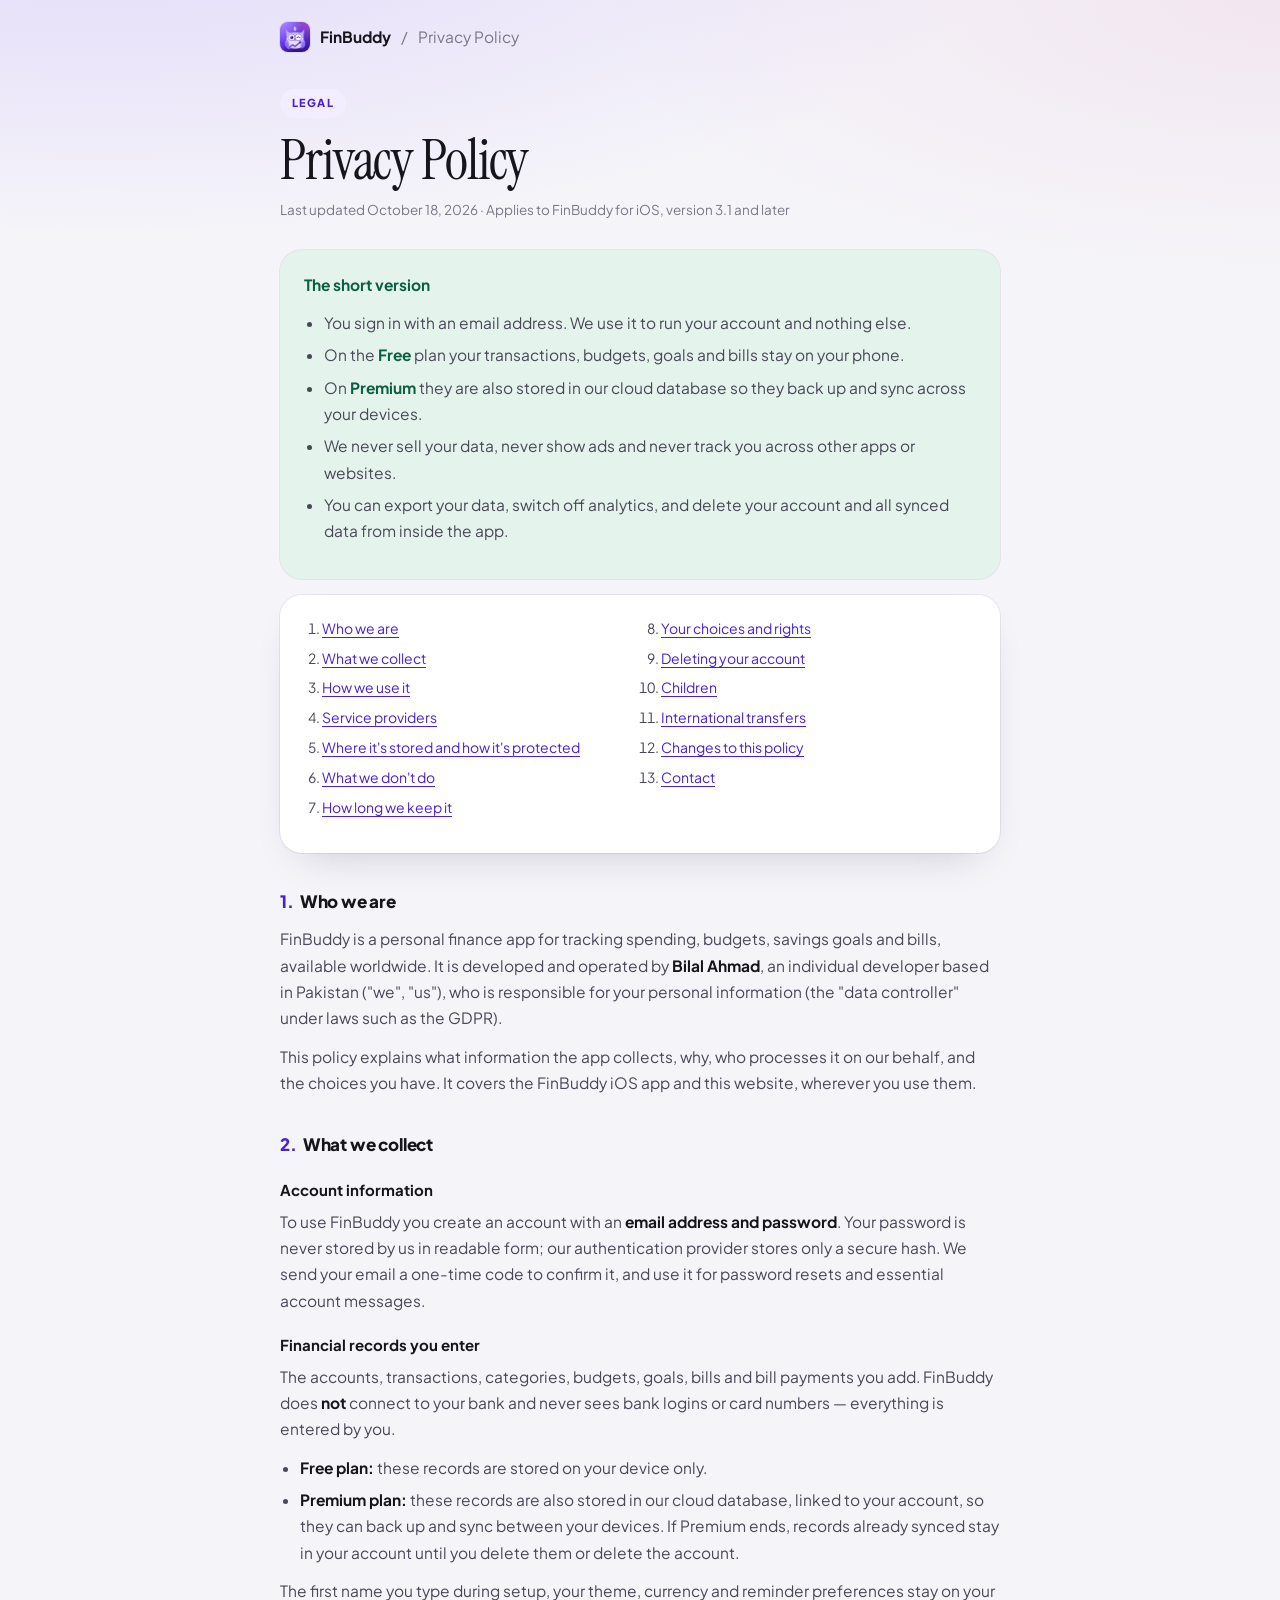
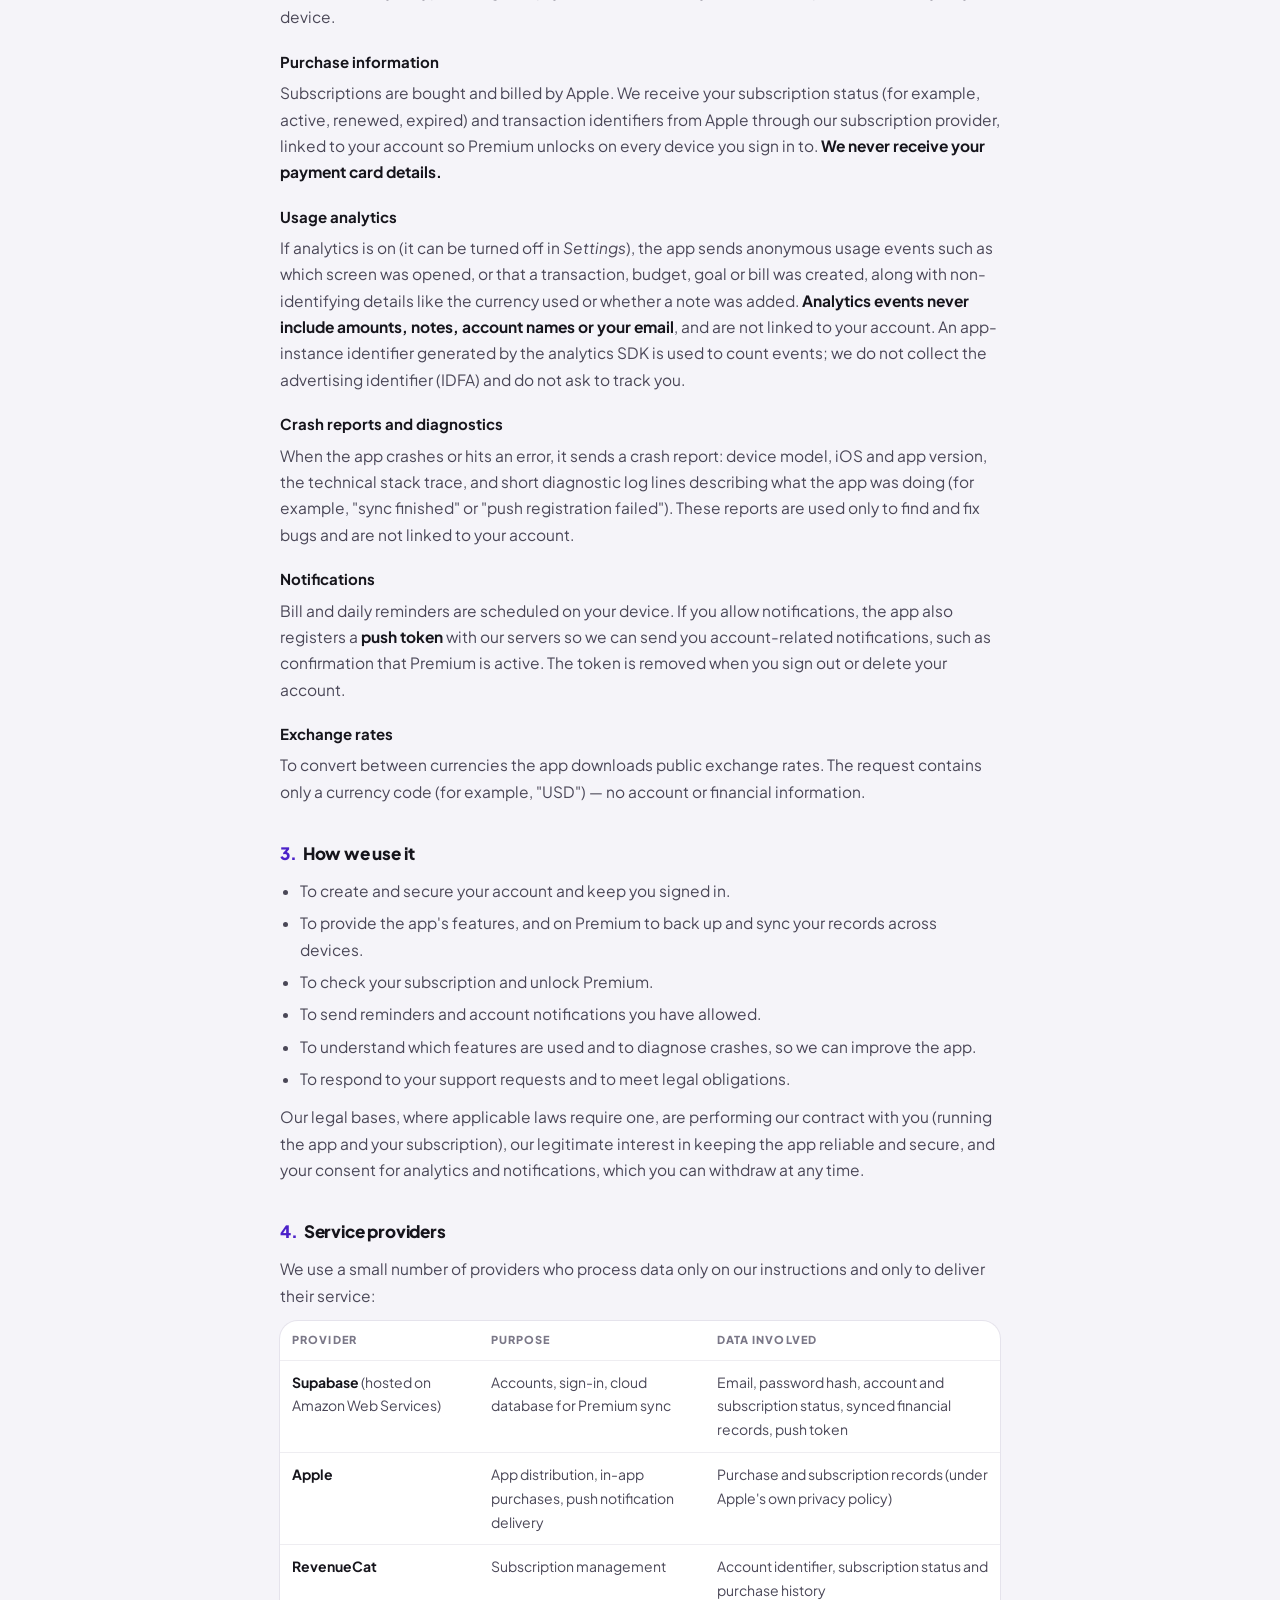
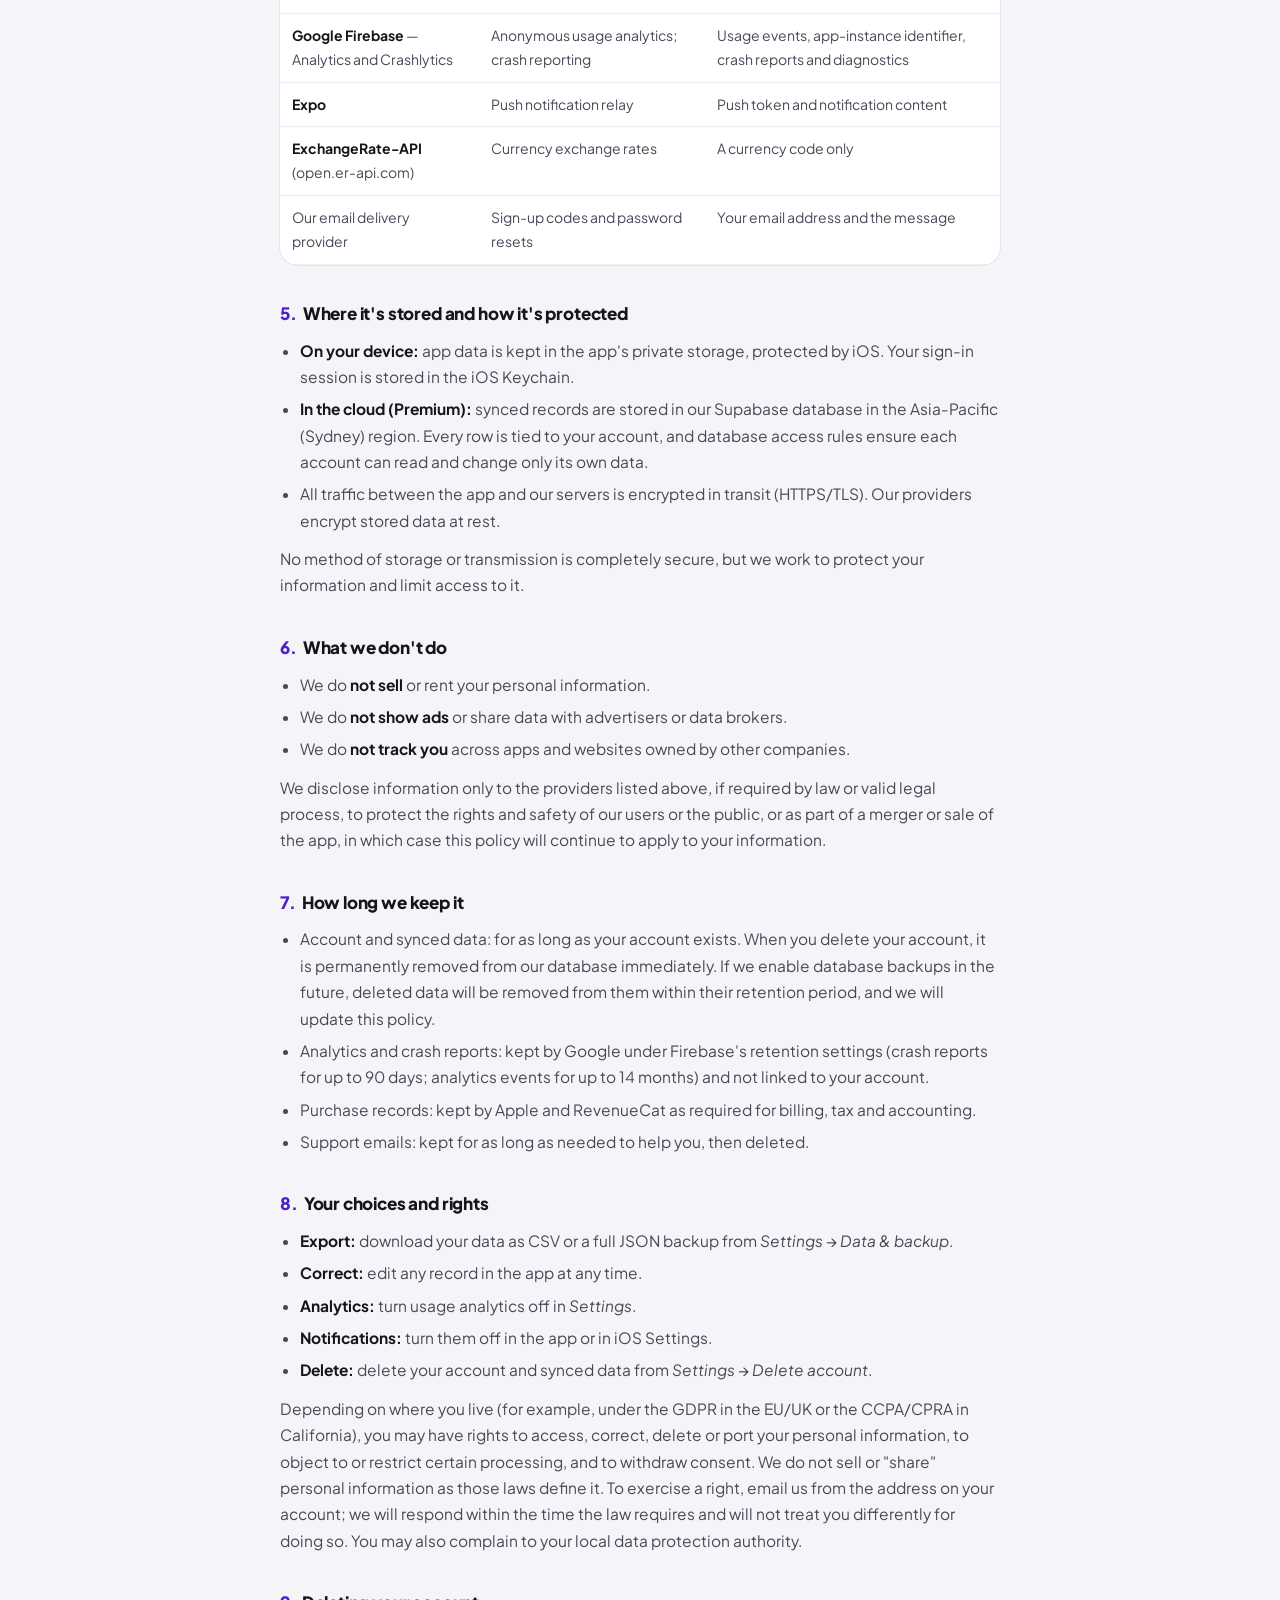
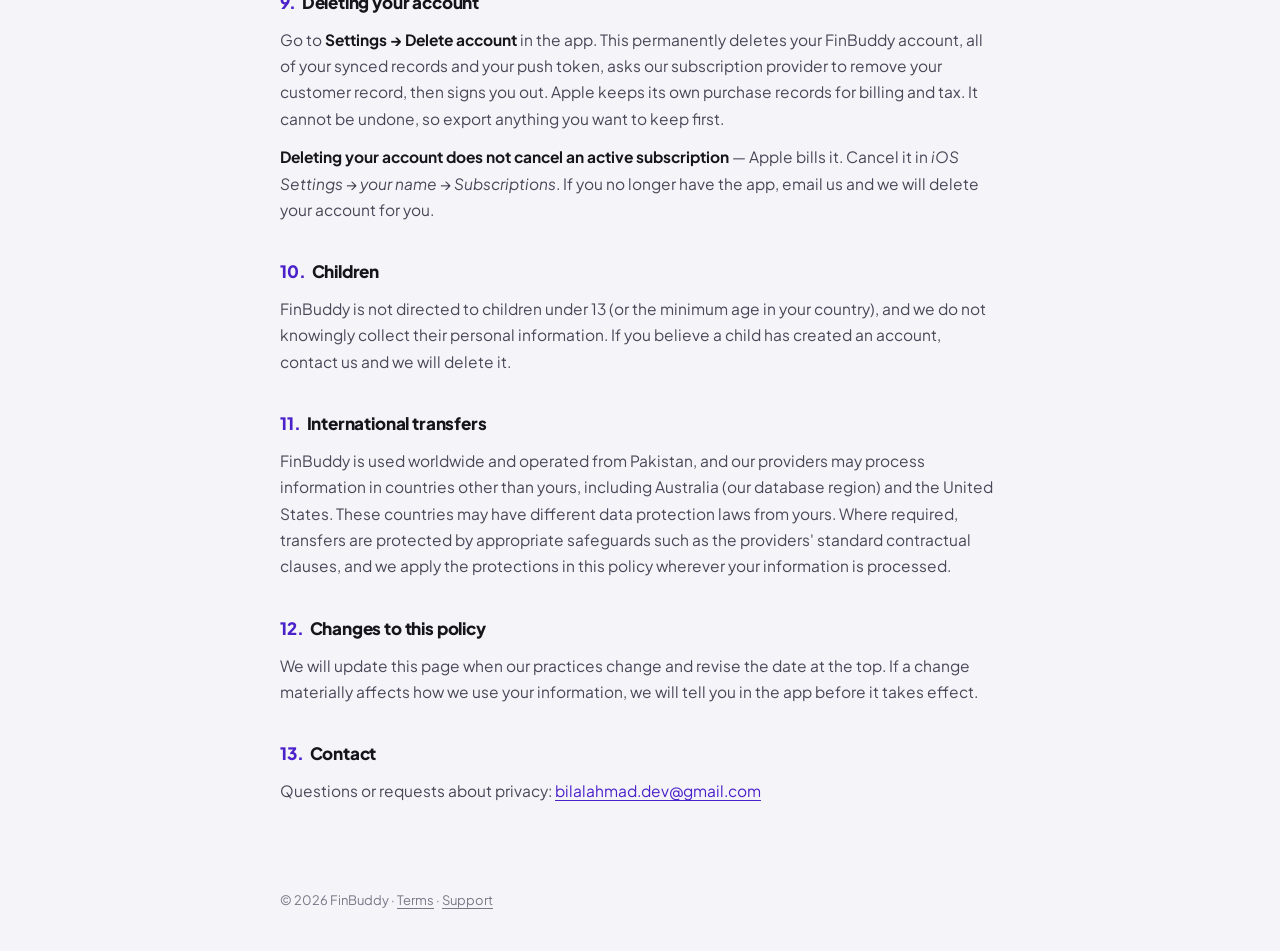
==== commit b97baff9: "Privacy: retention wording for current hosting (no backups)" ====
--- a/privacy-policy/index.html
+++ b/privacy-policy/index.html
@@ -131,7 +131,7 @@
 
     <h2 id="retention"><span class="num">7.</span>How long we keep it</h2>
     <ul>
-      <li>Account and synced data: for as long as your account exists. When you delete your account, it is removed from our active database immediately; copies in our providers' routine backups are overwritten within their backup cycle (typically within 30 days).</li>
+      <li>Account and synced data: for as long as your account exists. When you delete your account, it is permanently removed from our database immediately. If we enable database backups in the future, deleted data will be removed from them within their retention period, and we will update this policy.</li>
       <li>Analytics and crash reports: kept by Google under Firebase's retention settings (crash reports for up to 90 days; analytics events for up to 14 months) and not linked to your account.</li>
       <li>Purchase records: kept by Apple and RevenueCat as required for billing, tax and accounting.</li>
       <li>Support emails: kept for as long as needed to help you, then deleted.</li>
